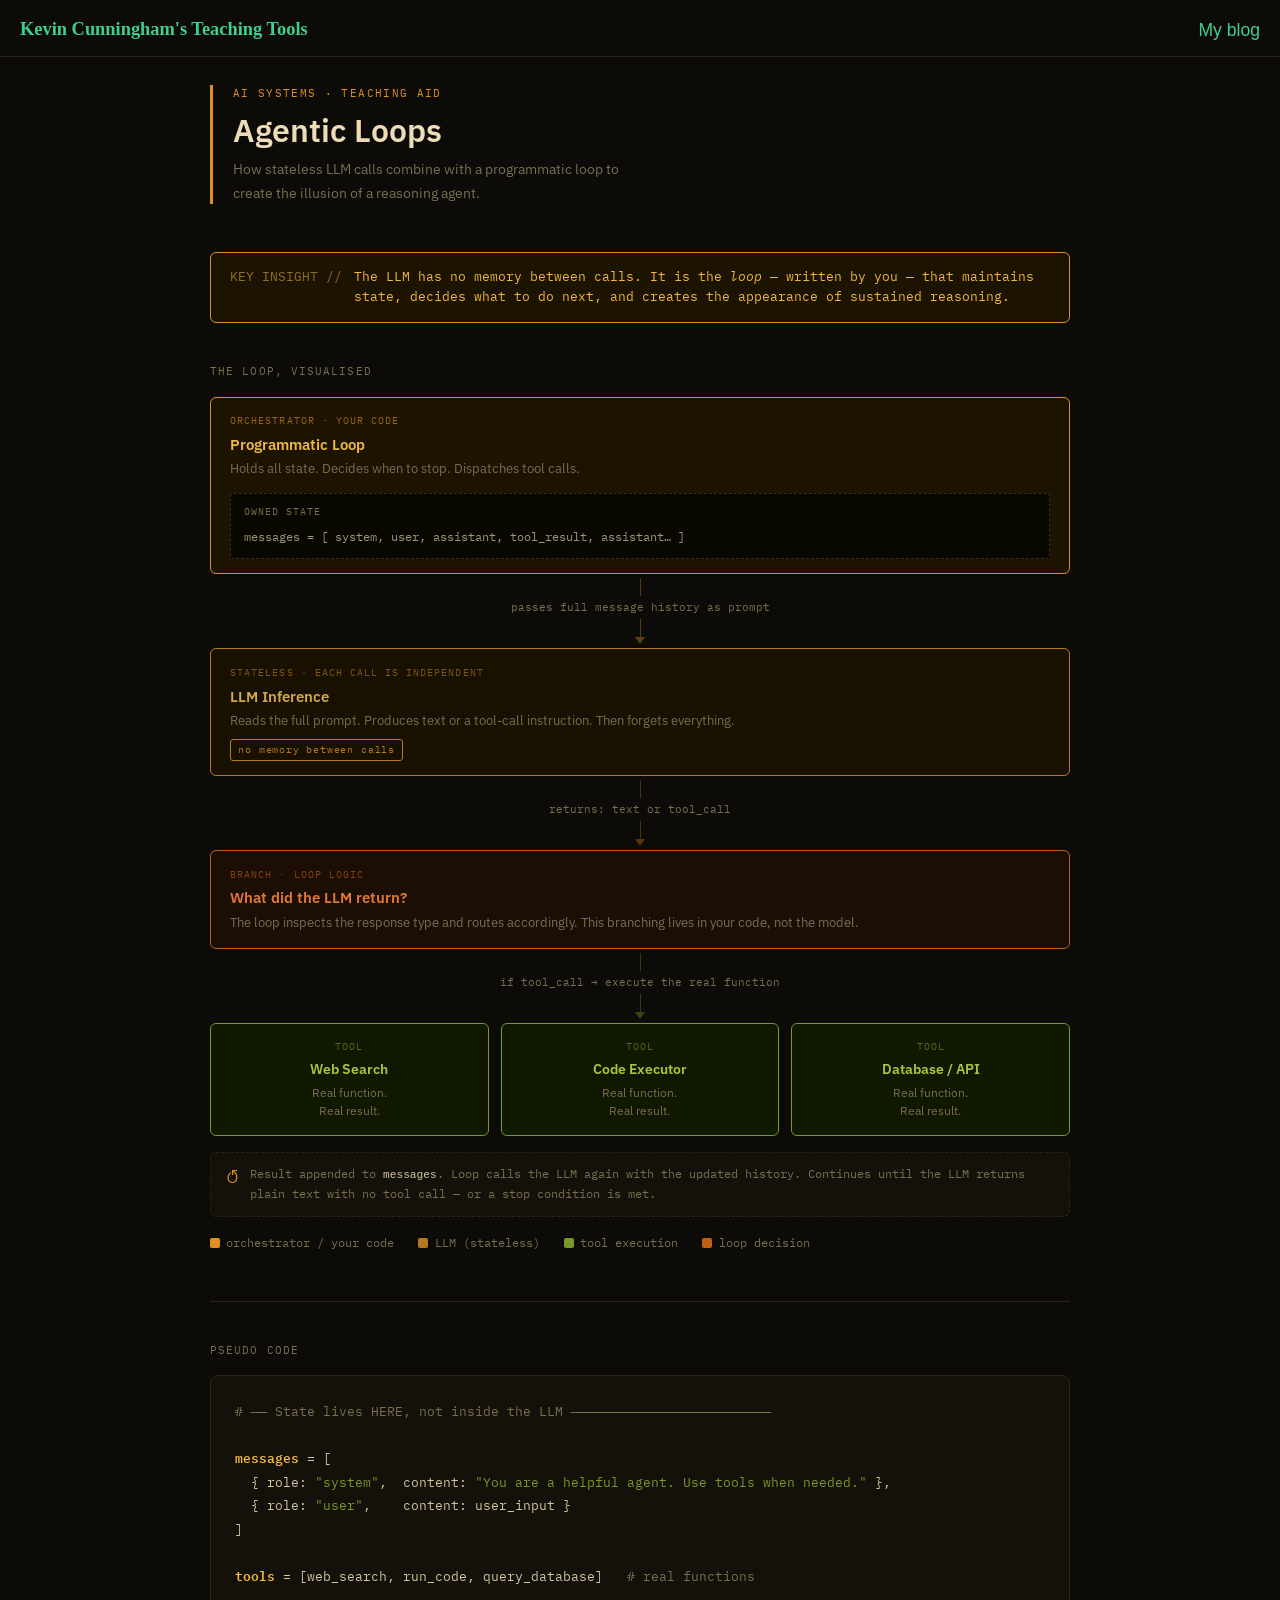
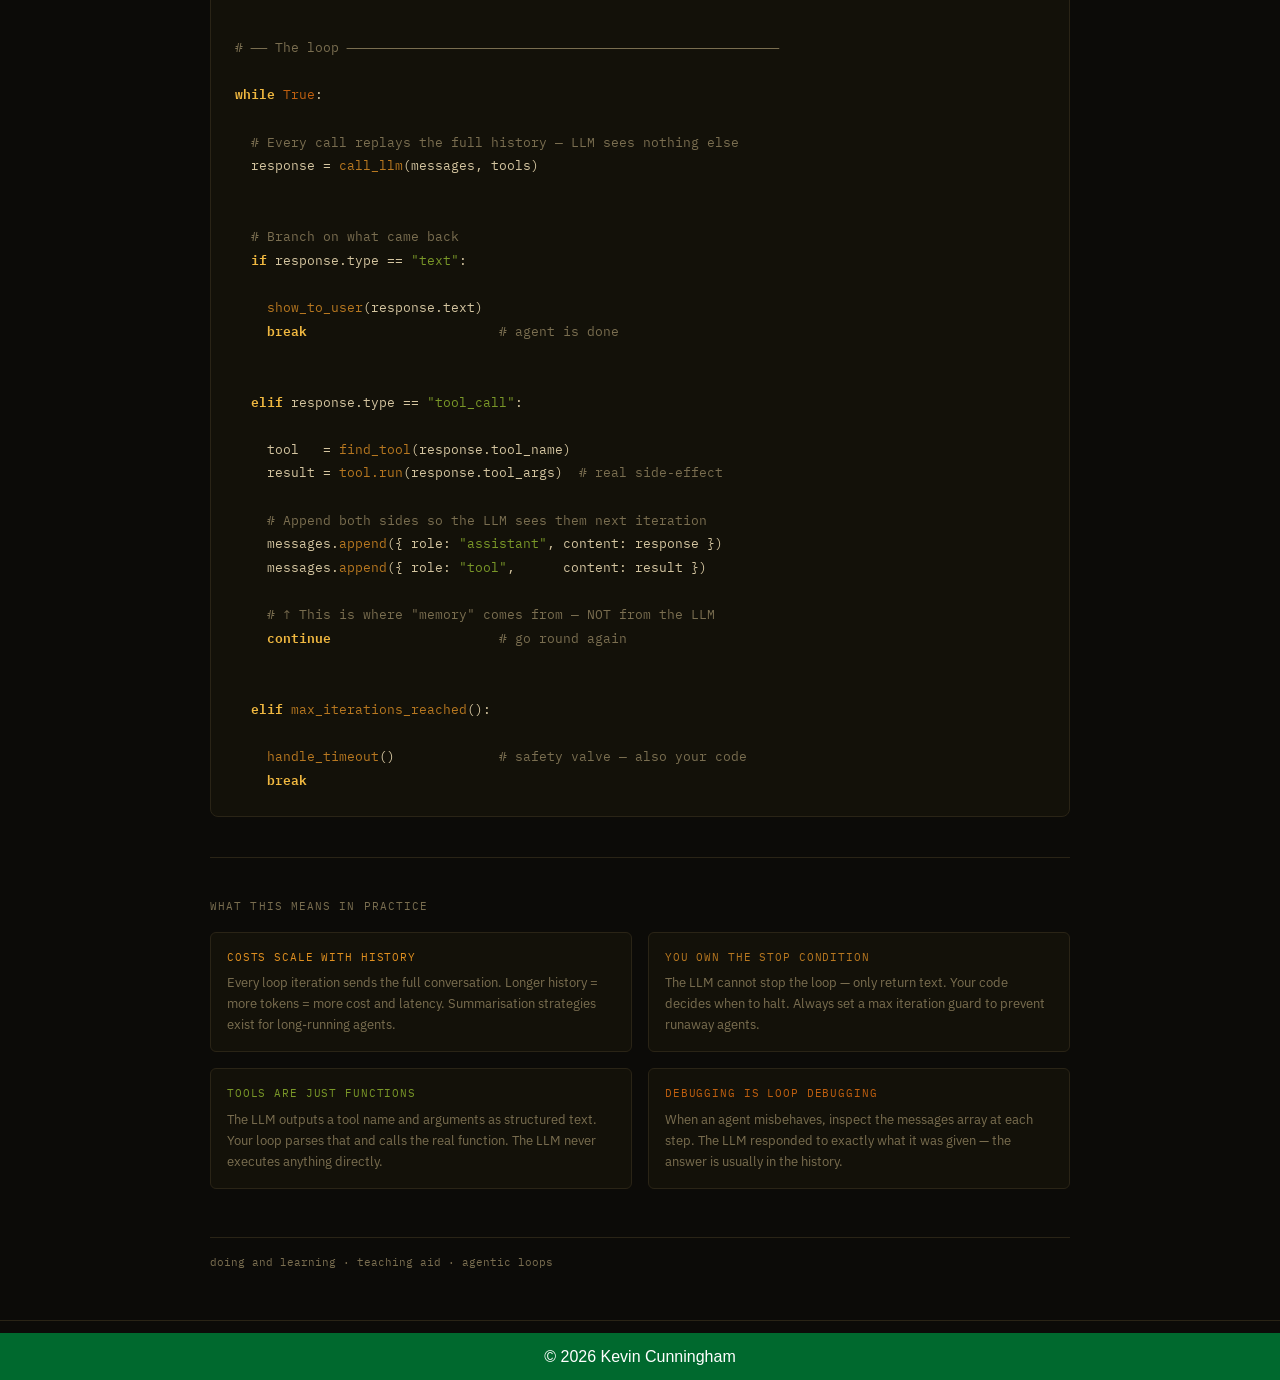
==== agentic-loop/index.html @ 2cfb9aa8 "adds agentic loop" ====
<!DOCTYPE html>
<html lang="en">
<head>
<meta charset="UTF-8">
<meta name="viewport" content="width=device-width, initial-scale=1.0">
<title>Agentic Loops</title>
<style>
  @import url('https://fonts.googleapis.com/css2?family=IBM+Plex+Mono:wght@400;600&family=IBM+Plex+Sans:wght@300;400;600&display=swap');

  *, *::before, *::after { box-sizing: border-box; margin: 0; padding: 0; }

  :root {
    --bg:          #0c0b08;
    --surface:     #131109;
    --border:      #2a2416;
    --text:        #d4c5a0;
    --dim:         #7a6e50;
    --amber:       #e09020;
    --amber-dim:   #1c1400;
    --amber-hi:    #f0b840;
    --gold:        #b87820;
    --gold-dim:    #181100;
    --olive:       #7a9828;
    --olive-dim:   #101800;
    --orange:      #c06010;
    --orange-dim:  #1c0e04;
    --mono: 'IBM Plex Mono', monospace;
    --sans: 'IBM Plex Sans', sans-serif;
  }

  body {
    background: var(--bg);
    color: var(--text);
    font-family: var(--sans);
    font-size: 15px;
    line-height: 1.6;
    min-height: 100vh;
    padding: 2rem 1rem;
  }

  .page { max-width: 900px; margin: 0 auto; }

  /* ── Header ─────────────────────────────────────────────────── */
  .header {
    margin-bottom: 3rem;
    border-left: 3px solid var(--amber);
    padding-left: 1.25rem;
  }
  .eyebrow {
    font-family: var(--mono);
    font-size: 0.7rem;
    color: var(--amber);
    letter-spacing: 0.12em;
    text-transform: uppercase;
    margin-bottom: 0.5rem;
  }
  .header h1 {
    font-size: 2rem;
    font-weight: 600;
    color: #ecddb8;
    line-height: 1.2;
  }
  .header p {
    margin-top: 0.5rem;
    color: var(--dim);
    font-size: 0.9rem;
    max-width: 52ch;
  }

  /* ── Insight banner ──────────────────────────────────────────── */
  .insight {
    background: var(--amber-dim);
    border: 1px solid var(--amber);
    border-radius: 6px;
    padding: 0.9rem 1.2rem;
    margin-bottom: 2.5rem;
    font-family: var(--mono);
    font-size: 0.8rem;
    color: var(--amber-hi);
    display: flex;
    gap: 0.75rem;
    align-items: flex-start;
  }
  .insight .label { opacity: 0.55; white-space: nowrap; }

  /* ── Section label ───────────────────────────────────────────── */
  .section-label {
    font-family: var(--mono);
    font-size: 0.68rem;
    letter-spacing: 0.1em;
    text-transform: uppercase;
    color: var(--dim);
    margin-bottom: 1rem;
  }

  /* ── Diagram ─────────────────────────────────────────────────── */
  .diagram { margin-bottom: 3rem; }

  .flow {
    display: flex;
    flex-direction: column;
    align-items: center;
  }

  /* Nodes */
  .node {
    border: 1px solid;
    border-radius: 6px;
    padding: 0.9rem 1.2rem;
    width: 100%;
  }
  .node .tag {
    font-family: var(--mono);
    font-size: 0.65rem;
    letter-spacing: 0.1em;
    text-transform: uppercase;
    margin-bottom: 0.2rem;
    opacity: 0.65;
  }
  .node .title {
    font-weight: 600;
    font-size: 0.95rem;
  }
  .node .desc {
    font-size: 0.8rem;
    color: var(--dim);
    margin-top: 0.2rem;
  }

  .node.orchestrator { border-color: var(--amber); background: var(--amber-dim); }
  .node.orchestrator .tag   { color: var(--amber); }
  .node.orchestrator .title { color: var(--amber-hi); }

  .node.llm { border-color: var(--gold); background: var(--gold-dim); }
  .node.llm .tag   { color: var(--gold); }
  .node.llm .title { color: #d4a848; }

  .node.decision { border-color: var(--orange); background: var(--orange-dim); }
  .node.decision .tag   { color: var(--orange); }
  .node.decision .title { color: #e07838; }

  .node.tool { border-color: var(--olive); background: var(--olive-dim); text-align: center; }
  .node.tool .tag   { color: var(--olive); }
  .node.tool .title { color: #a8c840; font-size: 0.88rem; }
  .node.tool .desc  { font-size: 0.72rem; }

  /* Messages sub-card inside orchestrator */
  .state-card {
    margin-top: 0.85rem;
    border: 1px dashed #3a2e18;
    border-radius: 4px;
    padding: 0.6rem 0.8rem;
    background: #080700;
  }
  .state-card-label {
    font-family: var(--mono);
    font-size: 0.6rem;
    color: var(--dim);
    text-transform: uppercase;
    letter-spacing: 0.1em;
    margin-bottom: 0.3rem;
  }
  .state-card code {
    font-family: var(--mono);
    font-size: 0.73rem;
    color: var(--text);
    opacity: 0.75;
  }

  /* Stateless badge */
  .badge {
    display: inline-block;
    border: 1px solid var(--gold);
    background: var(--gold-dim);
    color: var(--gold);
    font-family: var(--mono);
    font-size: 0.63rem;
    padding: 0.12rem 0.45rem;
    border-radius: 3px;
    letter-spacing: 0.08em;
    margin-top: 0.45rem;
  }

  /* Arrow connectors */
  .arrow {
    display: flex;
    flex-direction: column;
    align-items: center;
    width: 100%;
    padding: 4px 0;
  }
  .arrow .shaft {
    width: 1px;
    height: 18px;
    background: var(--amber);
    opacity: 0.35;
  }
  .arrow .alabel {
    font-family: var(--mono);
    font-size: 0.67rem;
    color: var(--dim);
    text-align: center;
    padding: 3px 0;
  }
  .arrow .head {
    width: 0;
    height: 0;
    border-left: 5px solid transparent;
    border-right: 5px solid transparent;
    border-top: 7px solid var(--amber);
    opacity: 0.4;
  }
  .arrow.gold .shaft { background: var(--gold); }
  .arrow.gold .head  { border-top-color: var(--gold); }
  .arrow.olive .shaft { background: var(--olive); }
  .arrow.olive .head  { border-top-color: var(--olive); }

  /* Tool grid */
  .tool-grid {
    display: grid;
    grid-template-columns: 1fr 1fr 1fr;
    gap: 0.75rem;
    width: 100%;
  }

  /* Loop-back */
  .loop-back {
    margin-top: 1rem;
    width: 100%;
    border: 1px dashed var(--border);
    border-radius: 6px;
    padding: 0.75rem 1rem;
    background: var(--surface);
    display: flex;
    align-items: flex-start;
    gap: 0.75rem;
    font-family: var(--mono);
    font-size: 0.73rem;
    color: var(--dim);
    line-height: 1.6;
  }
  .loop-symbol { color: var(--amber); font-size: 1.1rem; flex-shrink: 0; line-height: 1.4; }

  /* Legend */
  .legend {
    display: flex;
    gap: 1.5rem;
    flex-wrap: wrap;
    margin-top: 1rem;
    font-size: 0.78rem;
    font-family: var(--mono);
    color: var(--dim);
  }
  .legend-item { display: flex; align-items: center; gap: 0.4rem; }
  .dot { width: 10px; height: 10px; border-radius: 2px; flex-shrink: 0; }

  /* ── Divider ─────────────────────────────────────────────────── */
  hr.divider { border: none; border-top: 1px solid var(--border); margin: 2.5rem 0; }

  /* ── Pseudo code ─────────────────────────────────────────────── */
  .pseudocode { margin-bottom: 2.5rem; }

  pre {
    background: var(--surface);
    border: 1px solid var(--border);
    border-radius: 8px;
    padding: 1.5rem;
    overflow-x: auto;
    font-family: var(--mono);
    font-size: 0.82rem;
    line-height: 1.8;
    tab-size: 2;
  }
  .c-comment { color: var(--dim); }
  .c-kw      { color: var(--amber-hi); font-weight: 600; }
  .c-fn      { color: var(--gold); }
  .c-str     { color: var(--olive); }
  .c-const   { color: var(--orange); }

  /* ── Takeaways ───────────────────────────────────────────────── */
  .takeaways {
    display: grid;
    grid-template-columns: 1fr 1fr;
    gap: 1rem;
    margin-top: 0.5rem;
  }
  .takeaway {
    background: var(--surface);
    border: 1px solid var(--border);
    border-radius: 6px;
    padding: 1rem;
  }
  .takeaway .t-label {
    font-family: var(--mono);
    font-size: 0.68rem;
    margin-bottom: 0.4rem;
    text-transform: uppercase;
    letter-spacing: 0.08em;
  }
  .takeaway .t-body { font-size: 0.82rem; color: var(--dim); }

  .footer {
    margin-top: 3rem;
    font-family: var(--mono);
    font-size: 0.68rem;
    color: var(--dim);
    border-top: 1px solid var(--border);
    padding-top: 1rem;
  }

  @media (max-width: 600px) {
    .tool-grid, .takeaways { grid-template-columns: 1fr; }
    .header h1 { font-size: 1.5rem; }
  }
</style>
<link rel="icon" href="/favicon.ico">
<link rel="stylesheet" href="/assets/css/site.css">
</head>
<body class="tool-page">
<div class="site-chrome">
<header>
  <nav>
    <div class="home-link">
      <a href="/">Kevin Cunningham's Teaching Tools</a>
    </div>
    <p class="site-nav-link"><a href="https://kevincunningham.co.uk/">My blog</a></p>
  </nav>
</header>

</div>

<div class="page">

  <div class="header">
    <div class="eyebrow">AI Systems · Teaching Aid</div>
    <h1>Agentic Loops</h1>
    <p>How stateless LLM calls combine with a programmatic loop to create the illusion of a reasoning agent.</p>
  </div>

  <div class="insight">
    <span class="label">KEY INSIGHT //</span>
    <span>The LLM has no memory between calls. It is the <em>loop</em> — written by you — that maintains state, decides what to do next, and creates the appearance of sustained reasoning.</span>
  </div>

  <!-- DIAGRAM -->
  <div class="diagram">
    <div class="section-label">The loop, visualised</div>

    <div class="flow">

      <!-- Orchestrator — owns the messages array -->
      <div class="node orchestrator">
        <div class="tag">Orchestrator · your code</div>
        <div class="title">Programmatic Loop</div>
        <div class="desc">Holds all state. Decides when to stop. Dispatches tool calls.</div>
        <div class="state-card">
          <div class="state-card-label">owned state</div>
          <code>messages = [ system, user, assistant, tool_result, assistant… ]</code>
        </div>
      </div>

      <!-- Arrow → LLM -->
      <div class="arrow">
        <div class="shaft"></div>
        <div class="alabel">passes full message history as prompt</div>
        <div class="shaft"></div>
        <div class="head"></div>
      </div>

      <!-- LLM -->
      <div class="node llm">
        <div class="tag">Stateless · each call is independent</div>
        <div class="title">LLM Inference</div>
        <div class="desc">Reads the full prompt. Produces text or a tool-call instruction. Then forgets everything.</div>
        <div class="badge">no memory between calls</div>
      </div>

      <!-- Arrow → Decision -->
      <div class="arrow gold">
        <div class="shaft"></div>
        <div class="alabel">returns: text or tool_call</div>
        <div class="shaft"></div>
        <div class="head"></div>
      </div>

      <!-- Decision -->
      <div class="node decision">
        <div class="tag">Branch · loop logic</div>
        <div class="title">What did the LLM return?</div>
        <div class="desc">The loop inspects the response type and routes accordingly. This branching lives in your code, not the model.</div>
      </div>

      <!-- Arrow → Tools -->
      <div class="arrow olive">
        <div class="shaft"></div>
        <div class="alabel">if tool_call → execute the real function</div>
        <div class="shaft"></div>
        <div class="head"></div>
      </div>

      <!-- Tools -->
      <div class="tool-grid">
        <div class="node tool">
          <div class="tag">Tool</div>
          <div class="title">Web Search</div>
          <div class="desc">Real function.<br>Real result.</div>
        </div>
        <div class="node tool">
          <div class="tag">Tool</div>
          <div class="title">Code Executor</div>
          <div class="desc">Real function.<br>Real result.</div>
        </div>
        <div class="node tool">
          <div class="tag">Tool</div>
          <div class="title">Database / API</div>
          <div class="desc">Real function.<br>Real result.</div>
        </div>
      </div>

      <!-- Loop-back -->
      <div class="loop-back">
        <div class="loop-symbol">↺</div>
        <div>Result appended to <code style="font-size:0.7rem;color:var(--text)">messages</code>. Loop calls the LLM again with the updated history. Continues until the LLM returns plain text with no tool call — or a stop condition is met.</div>
      </div>

    </div>

    <div class="legend">
      <div class="legend-item"><div class="dot" style="background:var(--amber)"></div>orchestrator / your code</div>
      <div class="legend-item"><div class="dot" style="background:var(--gold)"></div>LLM (stateless)</div>
      <div class="legend-item"><div class="dot" style="background:var(--olive)"></div>tool execution</div>
      <div class="legend-item"><div class="dot" style="background:var(--orange)"></div>loop decision</div>
    </div>
  </div>

  <hr class="divider">

  <!-- PSEUDO CODE -->
  <div class="pseudocode">
    <div class="section-label">Pseudo code</div>

<pre><span class="c-comment"># ── State lives HERE, not inside the LLM ─────────────────────────</span>

<span class="c-kw">messages</span> = [
  { role: <span class="c-str">"system"</span>,  content: <span class="c-str">"You are a helpful agent. Use tools when needed."</span> },
  { role: <span class="c-str">"user"</span>,    content: user_input }
]

<span class="c-kw">tools</span> = [web_search, run_code, query_database]   <span class="c-comment"># real functions</span>


<span class="c-comment"># ── The loop ──────────────────────────────────────────────────────</span>

<span class="c-kw">while</span> <span class="c-const">True</span>:

  <span class="c-comment"># Every call replays the full history — LLM sees nothing else</span>
  response = <span class="c-fn">call_llm</span>(messages, tools)


  <span class="c-comment"># Branch on what came back</span>
  <span class="c-kw">if</span> response.type == <span class="c-str">"text"</span>:

    <span class="c-fn">show_to_user</span>(response.text)
    <span class="c-kw">break</span>                        <span class="c-comment"># agent is done</span>


  <span class="c-kw">elif</span> response.type == <span class="c-str">"tool_call"</span>:

    tool   = <span class="c-fn">find_tool</span>(response.tool_name)
    result = <span class="c-fn">tool.run</span>(response.tool_args)  <span class="c-comment"># real side-effect</span>

    <span class="c-comment"># Append both sides so the LLM sees them next iteration</span>
    messages.<span class="c-fn">append</span>({ role: <span class="c-str">"assistant"</span>, content: response })
    messages.<span class="c-fn">append</span>({ role: <span class="c-str">"tool"</span>,      content: result })

    <span class="c-comment"># ↑ This is where "memory" comes from — NOT from the LLM</span>
    <span class="c-kw">continue</span>                     <span class="c-comment"># go round again</span>


  <span class="c-kw">elif</span> <span class="c-fn">max_iterations_reached</span>():

    <span class="c-fn">handle_timeout</span>()             <span class="c-comment"># safety valve — also your code</span>
    <span class="c-kw">break</span></pre>
  </div>

  <hr class="divider">

  <!-- TAKEAWAYS -->
  <div class="section-label">What this means in practice</div>
  <div class="takeaways">

    <div class="takeaway">
      <div class="t-label" style="color:var(--amber)">Costs scale with history</div>
      <div class="t-body">Every loop iteration sends the full conversation. Longer history = more tokens = more cost and latency. Summarisation strategies exist for long-running agents.</div>
    </div>

    <div class="takeaway">
      <div class="t-label" style="color:var(--gold)">You own the stop condition</div>
      <div class="t-body">The LLM cannot stop the loop — only return text. Your code decides when to halt. Always set a max iteration guard to prevent runaway agents.</div>
    </div>

    <div class="takeaway">
      <div class="t-label" style="color:var(--olive)">Tools are just functions</div>
      <div class="t-body">The LLM outputs a tool name and arguments as structured text. Your loop parses that and calls the real function. The LLM never executes anything directly.</div>
    </div>

    <div class="takeaway">
      <div class="t-label" style="color:var(--orange)">Debugging is loop debugging</div>
      <div class="t-body">When an agent misbehaves, inspect the messages array at each step. The LLM responded to exactly what it was given — the answer is usually in the history.</div>
    </div>

  </div>

  <div class="footer">
    doing and learning · teaching aid · agentic loops
  </div>

</div>
<div class="tool-chrome-footer">
<footer>
  <p>&copy; 2026 Kevin Cunningham</p>
</footer>

</div>

</body>
</html>
---- assets/css/site.css ----
@import url("https://api.fontshare.com/v2/css?f[]=general-sans@400,500,600,700&display=swap");

:root {
  --site-green: #00692e;
  --theme-text: black;
  --theme-text-light: rgb(90, 86, 86);
  --font-size-base: 1rem;
  --chrome-bg: aliceblue;
  --chrome-text: var(--theme-text);
  --chrome-link: var(--site-green);
  --chrome-border: rgba(0, 105, 46, 0.2);
}

* {
  box-sizing: border-box;
}

html {
  height: 100%;
  font-family: sans-serif;
  overflow-x: clip;
}

img,
svg {
  max-width: 100%;
  height: auto;
}

/* Index and listing pages */
body:not(.tool-page) {
  min-height: 100%;
  margin: 0 auto;
  width: 100%;
  max-width: 90ch;
  padding: 1rem;
  line-height: 1.5;
  background-color: var(--chrome-bg);
  color: var(--theme-text);
  overflow-x: clip;
  display: flex;
  flex-direction: column;
}

body:not(.tool-page) h1 {
  margin: 1rem 0;
  font-size: 2.5rem;
}

body:not(.tool-page) h2 {
  font-size: 1.25rem;
  margin: 1.5rem 0 0.75rem;
}

body:not(.tool-page) p {
  font-size: var(--font-size-base);
  line-height: 200%;
  font-family: "General Sans", sans-serif;
}

body:not(.tool-page) a {
  color: var(--site-green);
  text-decoration: none;
}

body:not(.tool-page) a:hover {
  text-decoration: underline;
}

body:not(.tool-page) ul,
body:not(.tool-page) ol {
  margin: 1.5em 0 1.5em 1.5em;
  padding-left: 1.5em;
  font-size: 1rem;
  line-height: 1.7;
}

body:not(.tool-page) ul {
  list-style-type: disc;
}

body:not(.tool-page) li {
  margin-bottom: 0.5em;
  padding-left: 0.25em;
}

body:not(.tool-page) ul li::marker {
  color: var(--site-green);
  font-size: 1.2em;
}

#page-container {
  display: flex;
  flex-direction: column;
  flex: 1;
  width: 100%;
  min-height: 100%;
}

#content-wrap {
  flex: 1;
}

/* Header */
header nav {
  display: flex;
  justify-content: space-between;
  align-items: center;
  gap: 1rem;
}

.home-link a {
  font-family: Georgia, "Times New Roman", serif;
  font-size: 1.15rem;
  font-weight: 700;
  line-height: 1.3;
  color: var(--site-green);
  text-decoration: none;
}

.home-link a:hover {
  text-decoration: underline;
}

.site-nav-link {
  margin: 0;
  font-family: "General Sans", sans-serif;
  font-size: 1.1rem;
}

.site-chrome a,
#page-container a {
  color: var(--chrome-link);
  text-decoration: none;
}

.site-chrome a:hover,
#page-container a:hover {
  text-decoration: underline;
}

/* Footer */
footer {
  display: flex;
  justify-content: center;
  align-items: center;
  gap: 1rem;
  background: var(--site-green);
  margin-left: calc(50% - 50vw);
  margin-right: calc(50% - 50vw);
  margin-top: auto;
  max-width: none;
  width: auto;
  padding: 0.75rem 10px;
  color: white;
  font-size: 1rem;
}

footer a {
  color: white;
  text-decoration: none;
  text-transform: uppercase;
}

footer a:hover {
  text-decoration: underline;
}

footer p {
  margin: 0;
  line-height: 1.5;
  color: white;
  font-family: sans-serif;
}

/* Index: recent tools */
.recent-container {
  display: grid;
  grid-template-columns: 1fr 1fr;
  gap: 2rem;
  margin: 1.5rem 0;
}

@media (max-width: 640px) {
  .recent-container {
    grid-template-columns: 1fr;
    gap: 1rem;
  }
}

.recent-list,
.all-tools {
  list-style: none;
  margin: 0;
  padding: 0;
}

.recent-list li,
.all-tools li {
  margin: 0.35rem 0;
  padding-left: 0;
  font-family: ui-monospace, SFMono-Regular, Menlo, Consolas, monospace;
  font-size: 0.95rem;
  line-height: 1.6;
}

.recent-list li::marker,
.all-tools li::marker {
  content: none;
}

.recent-date,
.tool-title {
  color: var(--theme-text-light);
  font-family: "General Sans", sans-serif;
}

/* Tool pages */
body.tool-page {
  min-height: 100vh;
  margin: 0;
  padding: 0;
  display: flex;
  flex-direction: column;
  /* Tool HTML sets --bg, --text, --border, --accent on :root */
  --chrome-bg: var(--bg, #11151c);
  --chrome-text: var(--text, #d7dee6);
  --chrome-link: var(--accent, #3ecf8e);
  --chrome-border: var(--border, #2c3744);
}

body.tool-page> :not(.site-chrome):not(.tool-chrome-footer) {
  flex: 1;
  padding: 28px 20px 48px;
}

.site-chrome {
  background: var(--chrome-bg);
  color: var(--chrome-text);
  padding: 1rem 20px 0.75rem;
  border-bottom: 1px solid var(--chrome-border);
  flex-shrink: 0;
}

.tool-chrome-footer {
  margin-top: auto;
  padding: 0.75rem 0 0;
  background: var(--chrome-bg);
  color: var(--chrome-text);
  border-top: 1px solid var(--chrome-border);
  flex-shrink: 0;
}

body.tool-page .site-chrome a {
  color: var(--chrome-link);
}

body.tool-page .site-chrome .site-nav-link {
  color: var(--chrome-text);
}
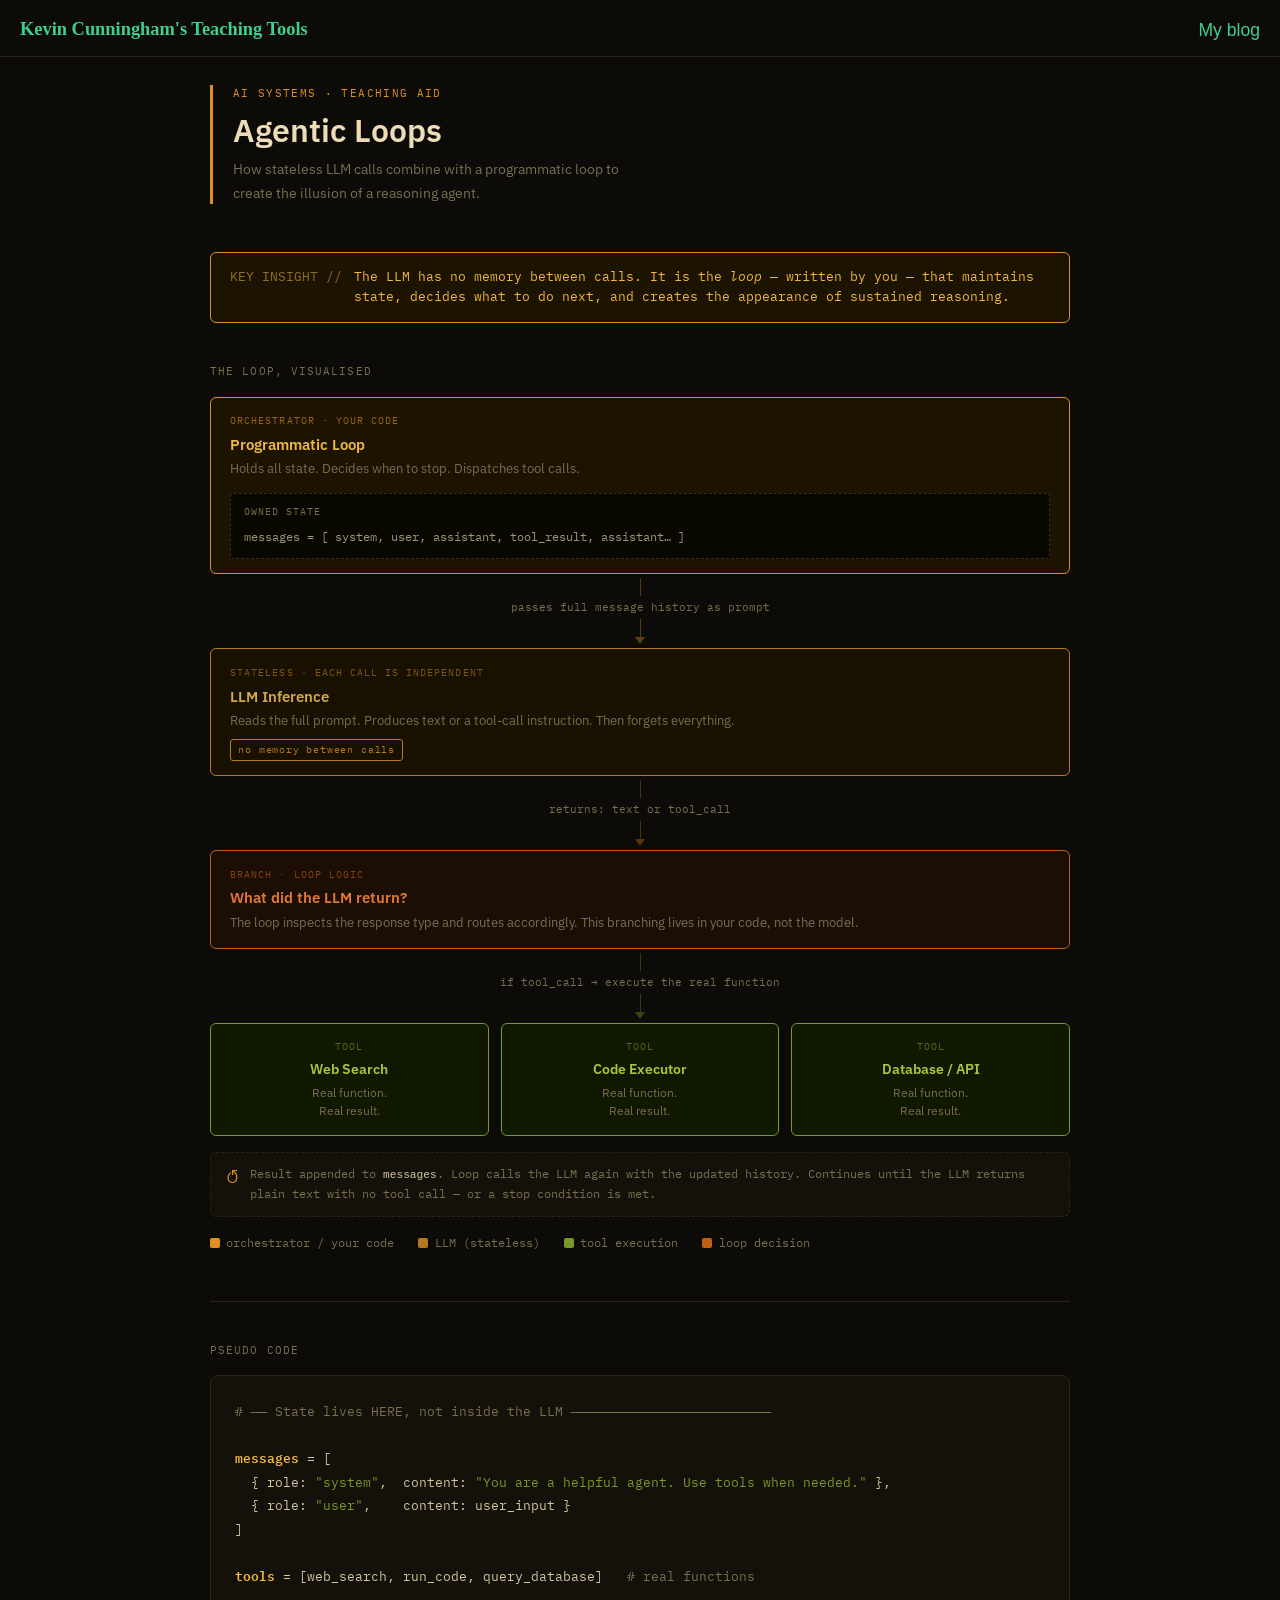
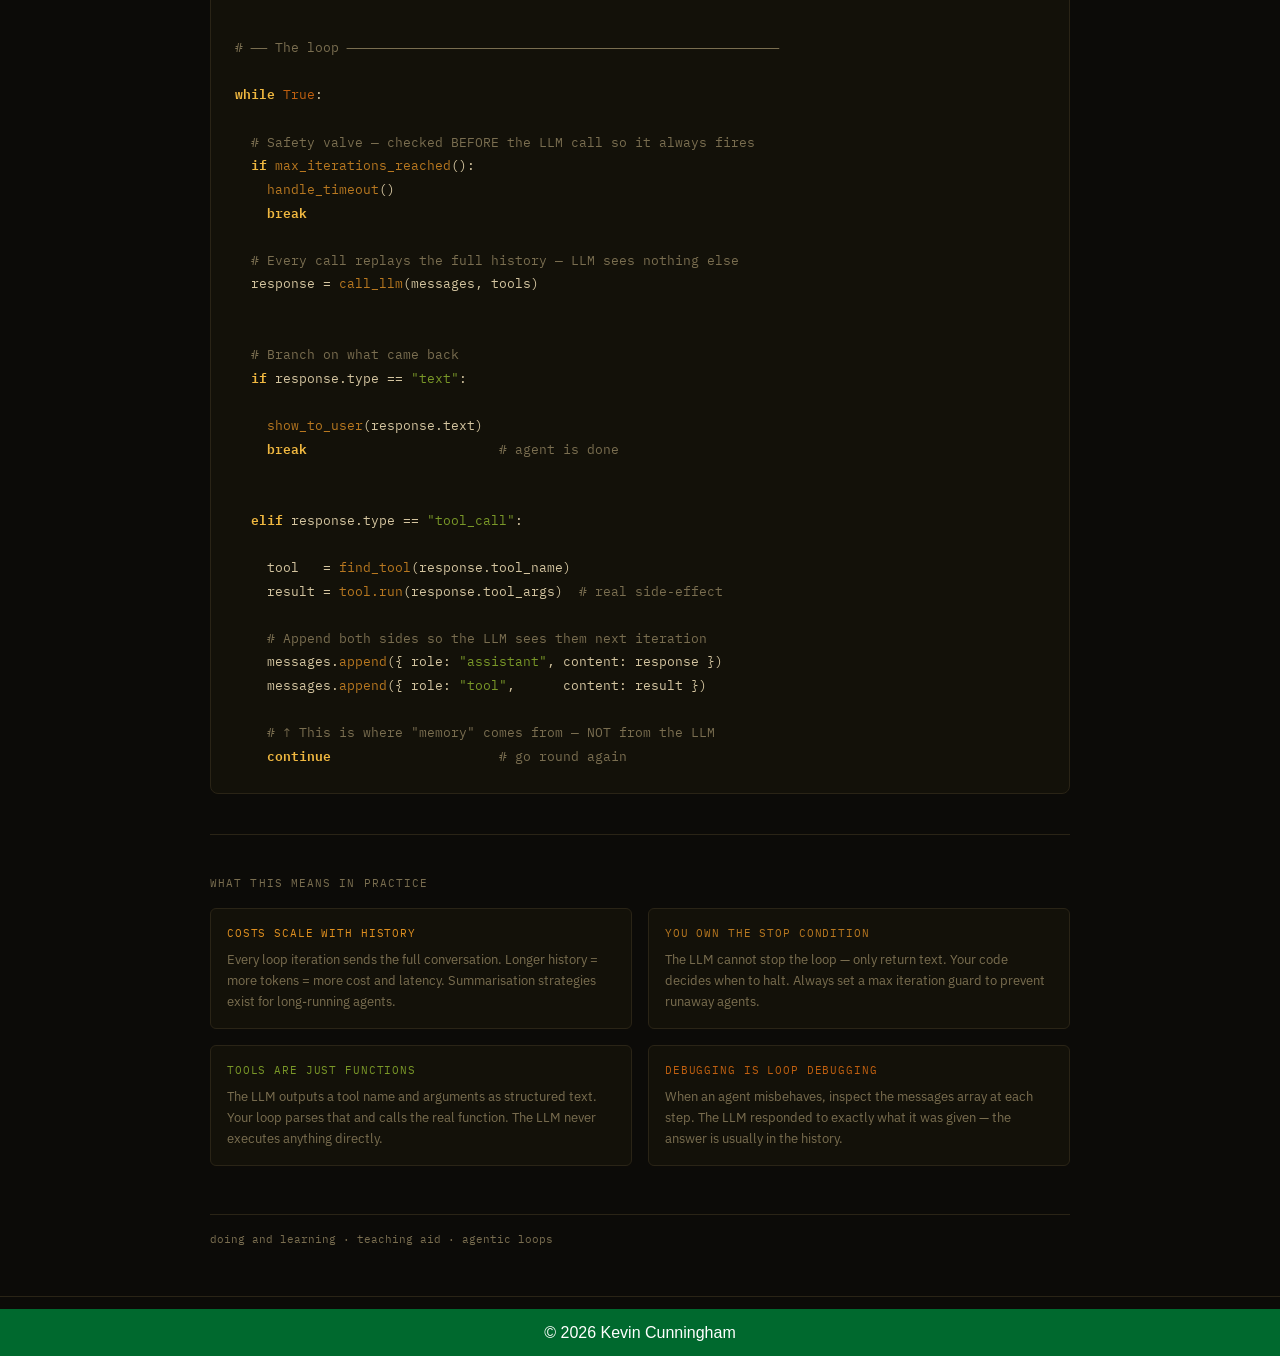
==== commit 60125ce8: "fixes the max_iterations loop" ====
--- a/agentic-loop/index.html
+++ b/agentic-loop/index.html
@@ -453,6 +453,11 @@
 
 <span class="c-kw">while</span> <span class="c-const">True</span>:
 
+  <span class="c-comment"># Safety valve — checked BEFORE the LLM call so it always fires</span>
+  <span class="c-kw">if</span> <span class="c-fn">max_iterations_reached</span>():
+    <span class="c-fn">handle_timeout</span>()
+    <span class="c-kw">break</span>
+
   <span class="c-comment"># Every call replays the full history — LLM sees nothing else</span>
   response = <span class="c-fn">call_llm</span>(messages, tools)
 
@@ -474,13 +479,7 @@
     messages.<span class="c-fn">append</span>({ role: <span class="c-str">"tool"</span>,      content: result })
 
     <span class="c-comment"># ↑ This is where "memory" comes from — NOT from the LLM</span>
-    <span class="c-kw">continue</span>                     <span class="c-comment"># go round again</span>
-
-
-  <span class="c-kw">elif</span> <span class="c-fn">max_iterations_reached</span>():
-
-    <span class="c-fn">handle_timeout</span>()             <span class="c-comment"># safety valve — also your code</span>
-    <span class="c-kw">break</span></pre>
+    <span class="c-kw">continue</span>                     <span class="c-comment"># go round again</span></pre>
   </div>
 
   <hr class="divider">
